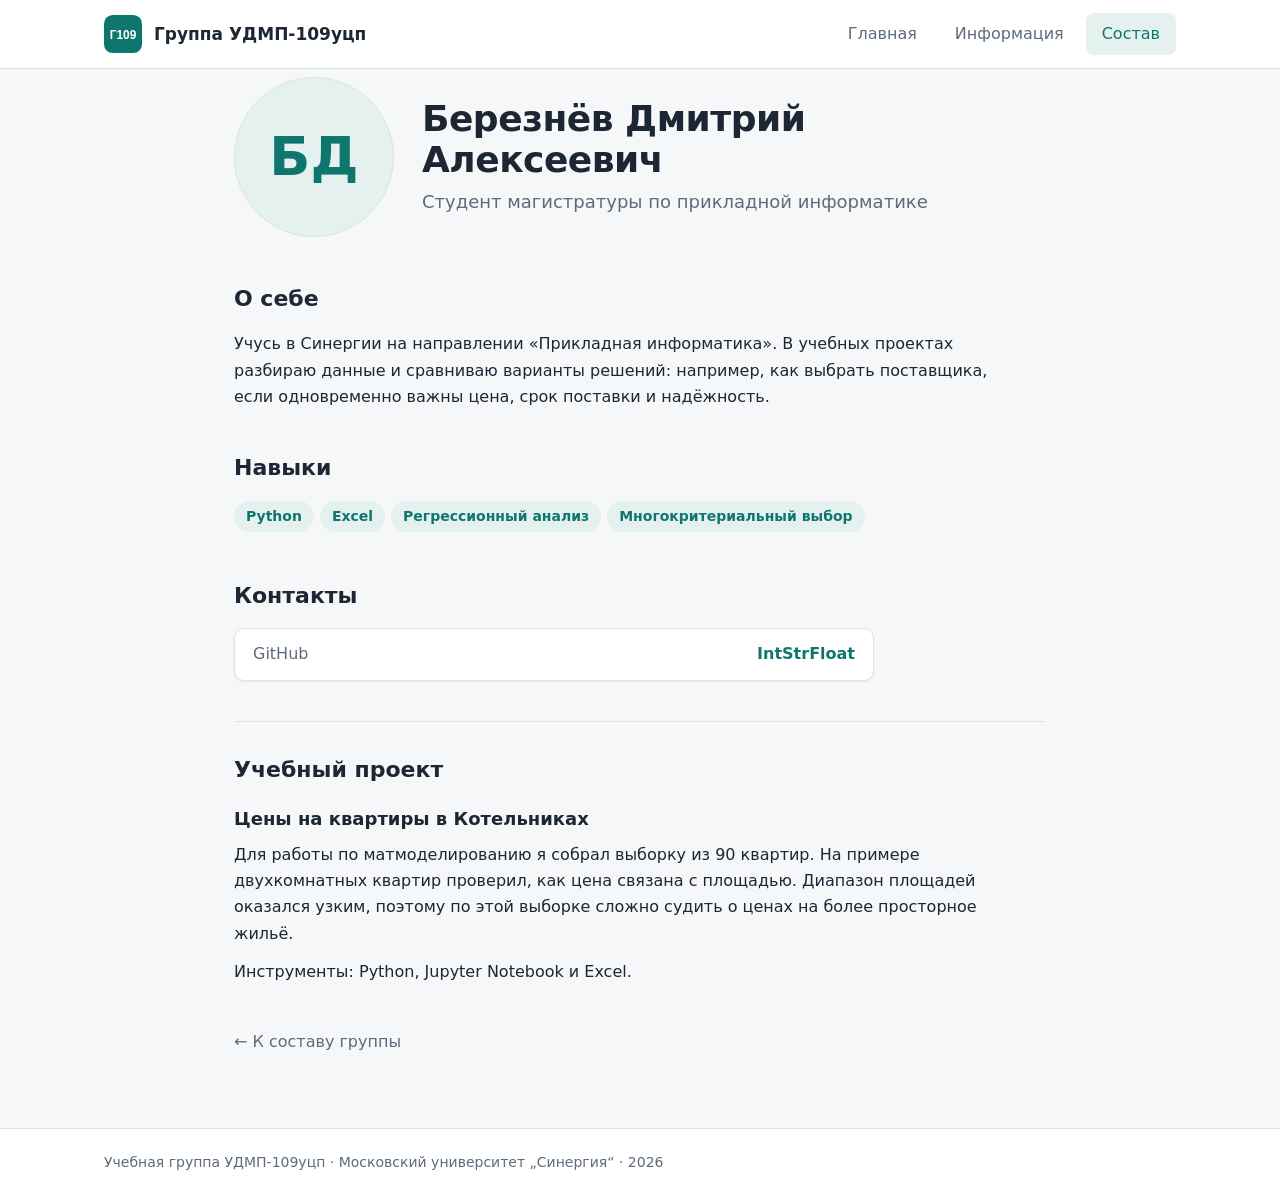
==== team/bereznyov/index.html @ 871ff248 "Добавить Дмитрия Березнёва в состав группы" ====
<!doctype html>
<html lang="ru">
<head>
  <meta charset="utf-8">
  <meta name="viewport" content="width=device-width, initial-scale=1">
  <title>Березнёв Дмитрий Алексеевич — группа УДМП-109уцп</title>
  <meta name="site-root" content="../../">
  <link rel="icon" href="../../assets/img/logo.svg" type="image/svg+xml">

  <link rel="stylesheet" href="../../assets/css/tokens.css">
  <link rel="stylesheet" href="../../assets/css/layout.css">
  <link rel="stylesheet" href="../../assets/css/components.css">
  <link rel="stylesheet" href="../../assets/css/card.css">

  <script src="../../assets/js/components.js" defer></script>
  <script src="../../assets/js/card.js" defer></script>

  </head>

<body data-page="card">
  <a class="skip-link" href="#main">Перейти к содержанию</a>
  <site-header></site-header>

  <main id="main">
    <div class="container card-page">

      <div id="card-data"></div>

      <section class="free">
        <h2>Учебный проект</h2>
        <h3>Цены на квартиры в Котельниках</h3>
        <p>Для работы по матмоделированию я собрал выборку из 90 квартир. На примере двухкомнатных квартир проверил, как цена связана с площадью. Диапазон площадей оказался узким, поэтому по этой выборке сложно судить о ценах на более просторное жильё.</p>
        <p>Инструменты: Python, Jupyter Notebook и Excel.</p>
      </section>

      <p class="card-back"><a href="../index.html">← К составу группы</a></p>
    </div>
  </main>

  <site-footer></site-footer>

  <script type="application/json" data-student>
  {
    "name": "Березнёв Дмитрий Алексеевич",
    "role": "Студент магистратуры по прикладной информатике",
    "photo": "",
    "about": "Учусь в Синергии на направлении «Прикладная информатика». В учебных проектах разбираю данные и сравниваю варианты решений: например, как выбрать поставщика, если одновременно важны цена, срок поставки и надёжность.",
    "skills": [
      "Python",
      "Excel",
      "Регрессионный анализ",
      "Многокритериальный выбор"
    ],
    "contacts": {
      "github": "IntStrFloat"
    }
  }
  </script>
</body>
</html>
---- assets/css/tokens.css ----
/* tokens.css — переменные оформления: менять дизайн можно только здесь */

:root {
  --bg: #f5f7f9;
  --surface: #ffffff;
  --border: #dbe2e9;
  --text: #1c2733;
  --muted: #5d6b7a;
  --accent: #0f766e;
  --accent-dark: #0c5f58;
  --accent-soft: #e4f1ef;
  --danger: #b42318;

  --radius: 12px;
  --shadow: 0 1px 3px rgba(28, 39, 51, 0.07);
  --gap: 24px;
  --container: 1120px;

  --font: system-ui, -apple-system, "Segoe UI", Roboto, Arial, sans-serif;
}
---- assets/css/layout.css ----
/* layout.css — общая сетка, шапка, подвал, секции */

* { box-sizing: border-box; }

body {
  margin: 0;
  font-family: var(--font);
  font-size: 16px;
  line-height: 1.65;
  color: var(--text);
  background: var(--bg);
}

img { max-width: 100%; }

.container {
  max-width: var(--container);
  margin: 0 auto;
  padding: 0 24px;
}

/* Ссылка «перейти к содержанию» */
.skip-link { position: absolute; left: -9999px; }
.skip-link:focus {
  position: static;
  display: inline-block;
  padding: 8px 16px;
  background: var(--accent);
  color: #fff;
  border-radius: 8px;
  text-decoration: none;
}

/* Шапка */
.site-header {
  background: var(--surface);
  border-bottom: 1px solid var(--border);
}

.site-header__inner {
  display: flex;
  align-items: center;
  justify-content: space-between;
  height: 68px;
}

.brand {
  display: flex;
  align-items: center;
  gap: 12px;
  text-decoration: none;
  color: var(--text);
  font-weight: 700;
  font-size: 17px;
}

.brand img {
  width: 38px;
  height: 38px;
  display: block;
}

.site-nav { display: flex; gap: 6px; }

.site-nav a {
  padding: 8px 16px;
  border-radius: 8px;
  text-decoration: none;
  color: var(--muted);
  font-weight: 500;
}

.site-nav a:hover { background: #edf1f5; color: var(--text); }

.site-nav a[aria-current="page"] {
  background: var(--accent-soft);
  color: var(--accent);
}

/* Подвал */
.site-footer {
  border-top: 1px solid var(--border);
  background: var(--surface);
  color: var(--muted);
  font-size: 14px;
  padding: 22px 0;
  margin-top: 72px;
}

.site-footer p { margin: 0; }

/* Первый экран */
.hero {
  background: var(--surface);
  border-bottom: 1px solid var(--border);
  padding: 72px 0 64px;
}

/* Заголовки */
h1 {
  font-size: 42px;
  line-height: 1.15;
  letter-spacing: -0.5px;
  margin: 0 0 14px;
}

h2 { font-size: 26px; margin: 0 0 20px; }
h3 { font-size: 19px; margin: 0 0 8px; }

.eyebrow {
  color: var(--accent);
  text-transform: uppercase;
  letter-spacing: 0.08em;
  font-size: 13px;
  font-weight: 700;
  margin: 0 0 12px;
}

.lead {
  font-size: 19px;
  color: var(--muted);
  max-width: 740px;
  margin: 0;
}

/* Секции */
.section { padding: 52px 0 0; }
---- assets/css/components.css ----
/* components.css — кнопки, бейджи, карточки, списки, таблицы */

/* Кнопки */
.btn {
  display: inline-block;
  padding: 10px 20px;
  border-radius: 10px;
  border: 1px solid transparent;
  font: inherit;
  font-size: 15px;
  font-weight: 600;
  text-decoration: none;
  cursor: pointer;
}

.btn--primary { background: var(--accent); color: #fff; }
.btn--primary:hover { background: var(--accent-dark); }

.btn--ghost {
  background: var(--surface);
  color: var(--text);
  border-color: var(--border);
}
.btn--ghost:hover { border-color: var(--accent); color: var(--accent); }

/* Бейджи навыков */
.badge {
  display: inline-block;
  margin: 0 6px 6px 0;
  padding: 4px 12px;
  border-radius: 999px;
  background: var(--accent-soft);
  color: var(--accent);
  font-size: 14px;
  font-weight: 600;
}

/* Плашка-заглушка */
.plaque {
  display: inline-block;
  padding: 2px 12px;
  border: 1px dashed var(--border);
  border-radius: 8px;
  color: var(--muted);
  font-style: italic;
  font-size: 14px;
}

/* Факты о группе */
.facts {
  display: grid;
  grid-template-columns: repeat(3, 1fr);
  gap: var(--gap);
  margin: 0;
}

.facts > div {
  background: var(--surface);
  border: 1px solid var(--border);
  border-radius: var(--radius);
  box-shadow: var(--shadow);
  padding: 16px 20px;
}

.facts dt {
  font-size: 13px;
  font-weight: 700;
  letter-spacing: 0.04em;
  text-transform: uppercase;
  color: var(--muted);
  margin: 0 0 6px;
}

.facts dd { margin: 0; font-weight: 500; }

/* Карточки перехода */
.nav-cards {
  display: grid;
  grid-template-columns: 1fr 1fr;
  gap: var(--gap);
}

.nav-card {
  display: block;
  background: var(--surface);
  border: 1px solid var(--border);
  border-radius: var(--radius);
  box-shadow: var(--shadow);
  padding: 28px;
  text-decoration: none;
  color: var(--text);
}

.nav-card:hover { border-color: var(--accent); }

.nav-card h3 { margin: 0 0 8px; font-size: 20px; }
.nav-card p { margin: 0 0 16px; color: var(--muted); }

.nav-card__arrow {
  color: var(--accent);
  font-weight: 600;
  font-size: 15px;
}

/* Заголовок секции со ссылкой справа */
.section-head {
  display: flex;
  justify-content: space-between;
  align-items: baseline;
  margin-bottom: 20px;
}

.section-head h2 { margin: 0; }

.more-link {
  color: var(--accent);
  font-weight: 600;
  text-decoration: none;
}
.more-link:hover { text-decoration: underline; }

/* Сетка состава */
.team-grid {
  display: grid;
  grid-template-columns: repeat(3, 1fr);
  gap: var(--gap);
}

.member {
  background: var(--surface);
  border: 1px solid var(--border);
  border-radius: var(--radius);
  box-shadow: var(--shadow);
  padding: 24px;
}

.member__photo {
  width: 72px;
  height: 72px;
  border-radius: 50%;
  object-fit: cover;
  margin-bottom: 14px;
}

.member__photo--empty {
  display: flex;
  align-items: center;
  justify-content: center;
  background: var(--accent-soft);
  color: var(--accent);
  font-size: 24px;
  font-weight: 700;
}

.member__name { margin: 0 0 4px; font-size: 18px; }
.member__role { margin: 0 0 12px; color: var(--muted); font-size: 15px; }

.member__tag {
  display: inline-block;
  margin: 0 0 16px;
  padding: 3px 10px;
  border-radius: 999px;
  background: var(--accent-soft);
  color: var(--accent);
  font-size: 13px;
  font-weight: 600;
}

.member__link {
  color: var(--accent);
  font-weight: 600;
  text-decoration: none;
}
.member__link:hover { text-decoration: underline; }

/* Списки: контакты группы, полезные ссылки */
.link-list {
  list-style: none;
  margin: 0;
  padding: 0;
  display: grid;
  gap: 10px;
  max-width: 640px;
}

.link-list li {
  display: flex;
  justify-content: space-between;
  gap: 16px;
  background: var(--surface);
  border: 1px solid var(--border);
  border-radius: 10px;
  box-shadow: var(--shadow);
  padding: 12px 18px;
}

.link-list .label { color: var(--muted); }

.link-list a {
  color: var(--accent);
  font-weight: 600;
  text-decoration: none;
}
.link-list a:hover { text-decoration: underline; }

/* Таблица фактов на странице информации */
.table-wrap {
  background: var(--surface);
  border: 1px solid var(--border);
  border-radius: var(--radius);
  box-shadow: var(--shadow);
  overflow: hidden;
  max-width: 760px;
}

.table { width: 100%; border-collapse: collapse; }

.table th {
  text-align: left;
  vertical-align: top;
  width: 220px;
  padding: 14px 20px;
  background: #fafbfc;
  border-bottom: 1px solid var(--border);
  font-size: 13px;
  font-weight: 700;
  letter-spacing: 0.04em;
  text-transform: uppercase;
  color: var(--muted);
}

.table td {
  padding: 14px 20px;
  border-bottom: 1px solid var(--border);
  font-weight: 500;
}

.table tr:last-child th,
.table tr:last-child td { border-bottom: none; }

/* Сообщение об ошибке в анкете */
.card-error {
  border: 1px solid #f1b8b3;
  background: #fdeceb;
  color: var(--danger);
  padding: 14px 18px;
  border-radius: 10px;
}
---- assets/css/card.css ----
/* card.css — персональная карточка студента */

.card-page { max-width: 860px; }

/* Шапка карточки: фото + имя */
.card__head {
  display: flex;
  align-items: center;
  gap: 28px;
  padding: 8px 0 4px;
}

.card__photo {
  flex: none;
  width: 160px;
  height: 160px;
  border-radius: 50%;
  object-fit: cover;
  border: 1px solid var(--border);
}

.card__photo--empty {
  display: flex;
  align-items: center;
  justify-content: center;
  background: var(--accent-soft);
  color: var(--accent);
  font-size: 54px;
  font-weight: 700;
}

.card__name { font-size: 36px; margin: 0 0 6px; }
.card__role { color: var(--muted); font-size: 18px; margin: 0; }

/* Секции карточки */
.card__section { margin-top: 40px; }
.card__section h2 { font-size: 22px; margin: 0 0 14px; }
.card__section p { margin: 0 0 12px; max-width: 760px; }

/* Ссылка возврата к составу */
.card-back { margin-top: 44px; }

.card-back a {
  color: var(--muted);
  text-decoration: none;
}
.card-back a:hover { color: var(--accent); }

/*
 * Зона свободного HTML.
 * «Голые» теги уже оформлены: пиши h2, p, ul, img, a — и выглядит аккуратно.
 */
.free {
  margin-top: 40px;
  border-top: 1px solid var(--border);
  padding-top: 30px;
}

.free h2 { font-size: 22px; margin: 0 0 14px; }
.free h3 { font-size: 18px; margin: 16px 0 8px; }

.free p { margin: 0 0 12px; max-width: 760px; }

.free ul, .free ol { margin: 0 0 16px; padding-left: 22px; max-width: 760px; }
.free li { margin-bottom: 8px; }

.free a { color: var(--accent); }
.free a:hover { text-decoration: underline; }

.free img { border-radius: var(--radius); }

.free .btn { margin-top: 8px; }
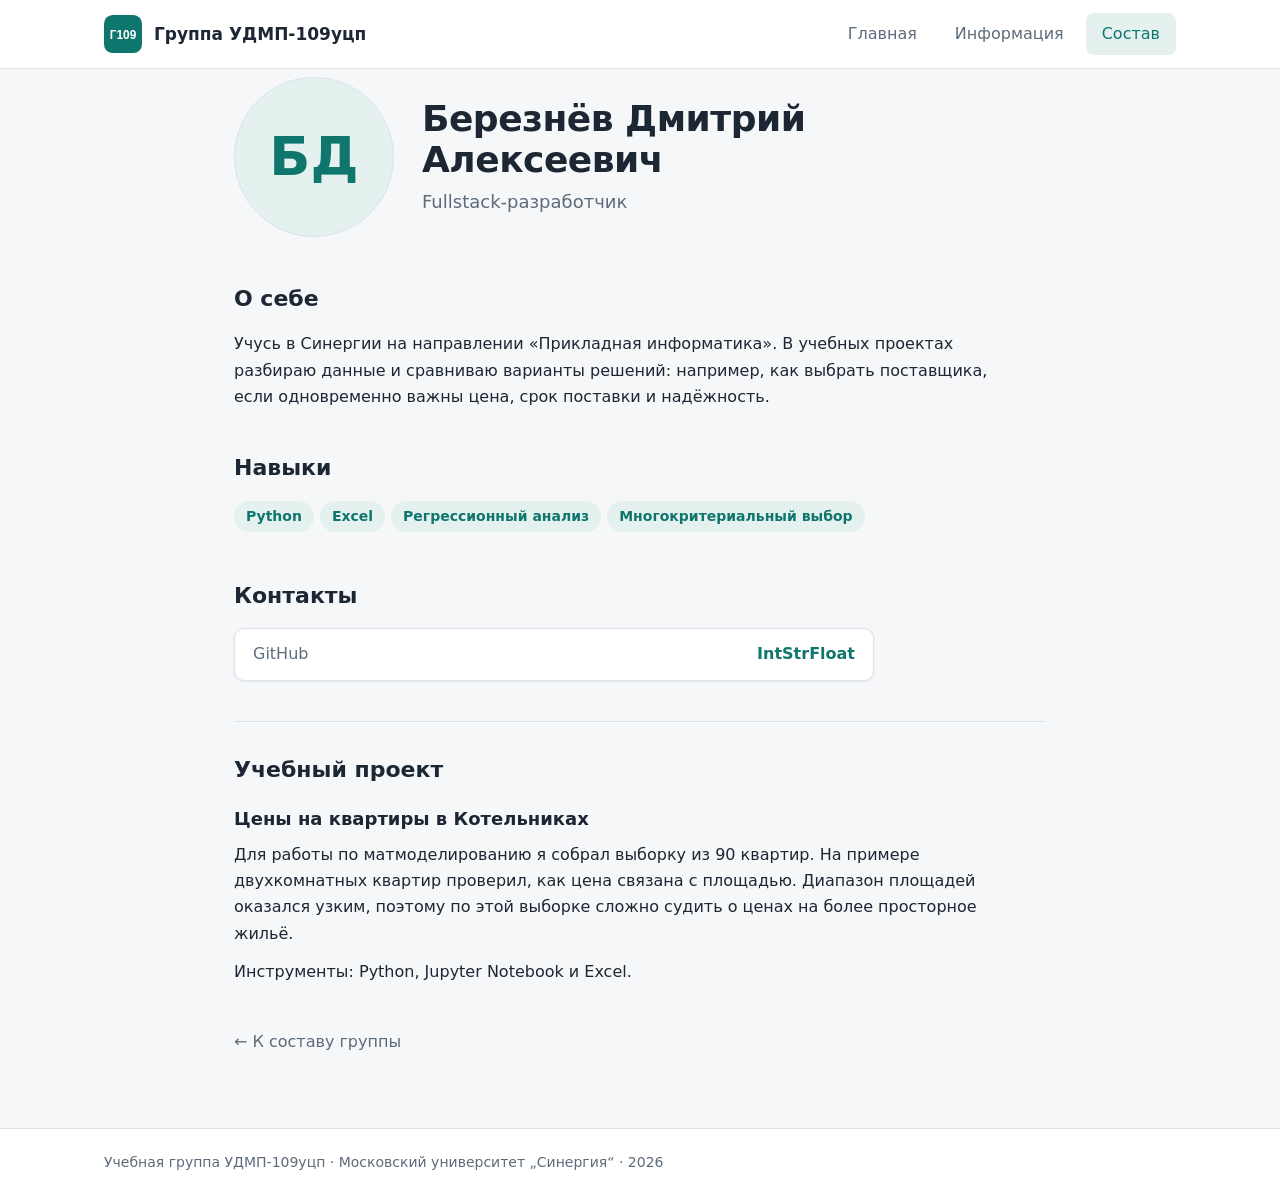
==== commit 3a8a4d3d: "Указать специализацию Дмитрия в карточке и составе группы" ====
--- a/team/bereznyov/index.html
+++ b/team/bereznyov/index.html
@@ -42,7 +42,7 @@
   <script type="application/json" data-student>
   {
     "name": "Березнёв Дмитрий Алексеевич",
-    "role": "Студент магистратуры по прикладной информатике",
+    "role": "Fullstack-разработчик",
     "photo": "",
     "about": "Учусь в Синергии на направлении «Прикладная информатика». В учебных проектах разбираю данные и сравниваю варианты решений: например, как выбрать поставщика, если одновременно важны цена, срок поставки и надёжность.",
     "skills": [
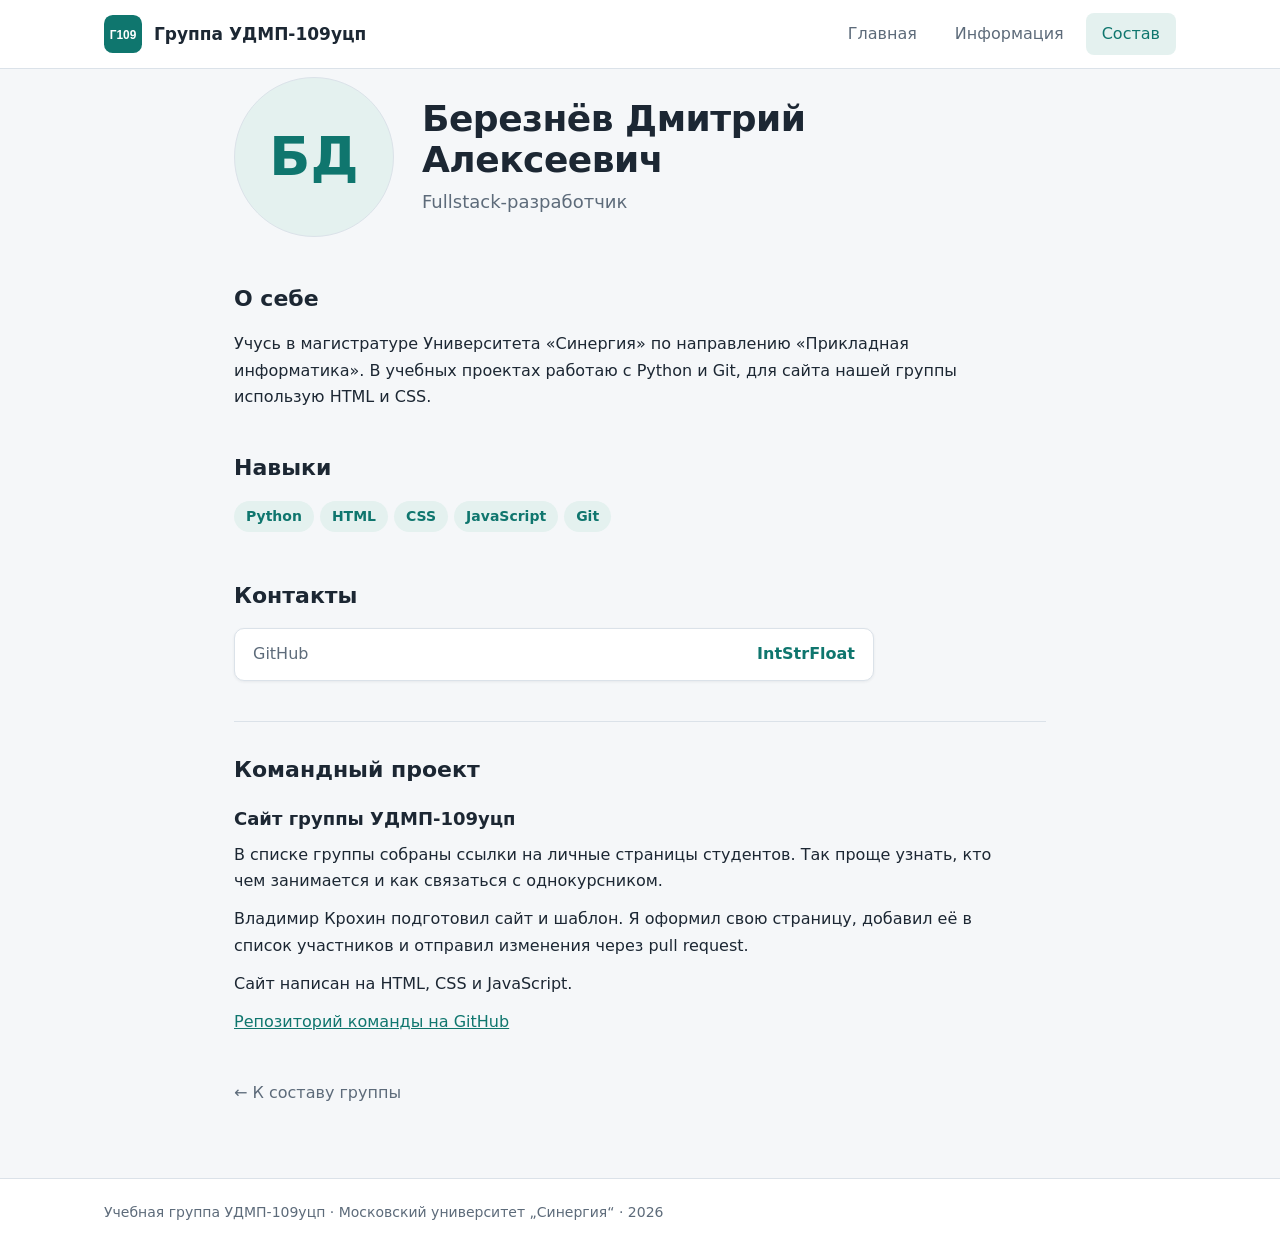
==== commit 47b03d6c: "Показать вклад Дмитрия в командный сайт группы" ====
--- a/team/bereznyov/index.html
+++ b/team/bereznyov/index.html
@@ -15,7 +15,7 @@
   <script src="../../assets/js/components.js" defer></script>
   <script src="../../assets/js/card.js" defer></script>
 
-  </head>
+</head>
 
 <body data-page="card">
   <a class="skip-link" href="#main">Перейти к содержанию</a>
@@ -27,10 +27,12 @@
       <div id="card-data"></div>
 
       <section class="free">
-        <h2>Учебный проект</h2>
-        <h3>Цены на квартиры в Котельниках</h3>
-        <p>Для работы по матмоделированию я собрал выборку из 90 квартир. На примере двухкомнатных квартир проверил, как цена связана с площадью. Диапазон площадей оказался узким, поэтому по этой выборке сложно судить о ценах на более просторное жильё.</p>
-        <p>Инструменты: Python, Jupyter Notebook и Excel.</p>
+        <h2>Командный проект</h2>
+        <h3>Сайт группы УДМП-109уцп</h3>
+        <p>В списке группы собраны ссылки на личные страницы студентов. Так проще узнать, кто чем занимается и как связаться с однокурсником.</p>
+        <p>Владимир Крохин подготовил сайт и шаблон. Я оформил свою страницу, добавил её в список участников и отправил изменения через pull request.</p>
+        <p>Сайт написан на HTML, CSS и JavaScript.</p>
+        <p><a href="https://github.com/VladimirKrokhin/udmp-109ucp-group-site">Репозиторий команды на GitHub</a></p>
       </section>
 
       <p class="card-back"><a href="../index.html">← К составу группы</a></p>
@@ -44,13 +46,8 @@
     "name": "Березнёв Дмитрий Алексеевич",
     "role": "Fullstack-разработчик",
     "photo": "",
-    "about": "Учусь в Синергии на направлении «Прикладная информатика». В учебных проектах разбираю данные и сравниваю варианты решений: например, как выбрать поставщика, если одновременно важны цена, срок поставки и надёжность.",
-    "skills": [
-      "Python",
-      "Excel",
-      "Регрессионный анализ",
-      "Многокритериальный выбор"
-    ],
+    "about": "Учусь в магистратуре Университета «Синергия» по направлению «Прикладная информатика». В учебных проектах работаю с Python и Git, для сайта нашей группы использую HTML и CSS.",
+    "skills": ["Python", "HTML", "CSS", "JavaScript", "Git"],
     "contacts": {
       "github": "IntStrFloat"
     }
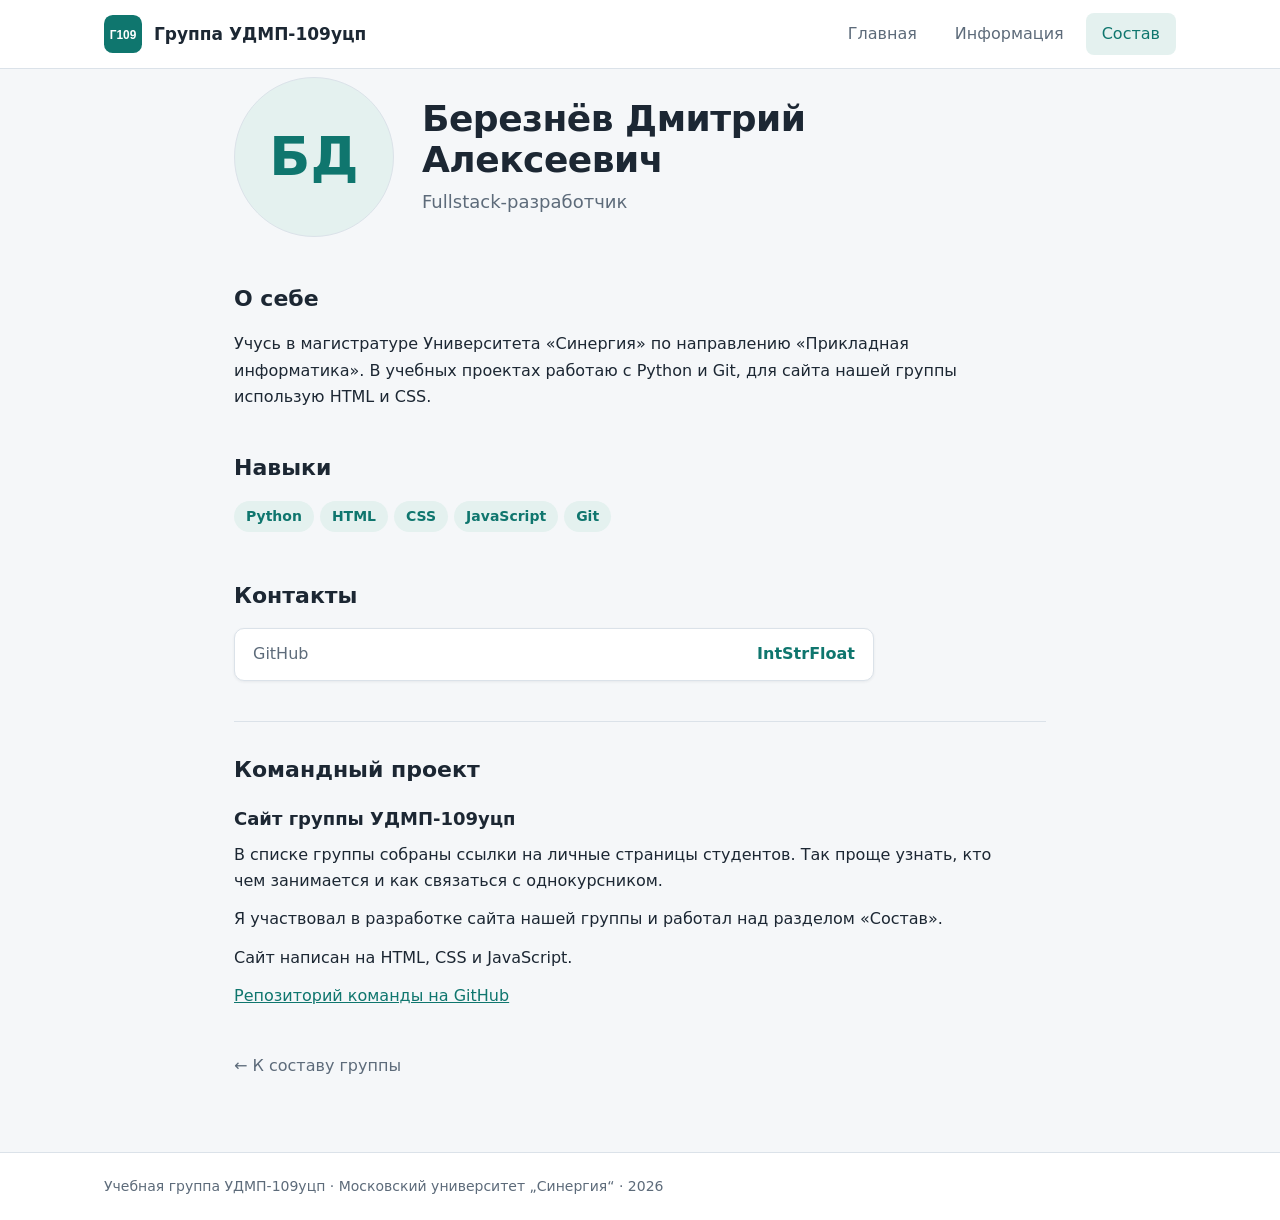
==== commit fcb8ec47: "Уточнить описание участия в разработке сайта" ====
--- a/team/bereznyov/index.html
+++ b/team/bereznyov/index.html
@@ -30,7 +30,7 @@
         <h2>Командный проект</h2>
         <h3>Сайт группы УДМП-109уцп</h3>
         <p>В списке группы собраны ссылки на личные страницы студентов. Так проще узнать, кто чем занимается и как связаться с однокурсником.</p>
-        <p>Владимир Крохин подготовил сайт и шаблон. Я оформил свою страницу, добавил её в список участников и отправил изменения через pull request.</p>
+        <p>Я участвовал в разработке сайта нашей группы и работал над разделом «Состав».</p>
         <p>Сайт написан на HTML, CSS и JavaScript.</p>
         <p><a href="https://github.com/VladimirKrokhin/udmp-109ucp-group-site">Репозиторий команды на GitHub</a></p>
       </section>
